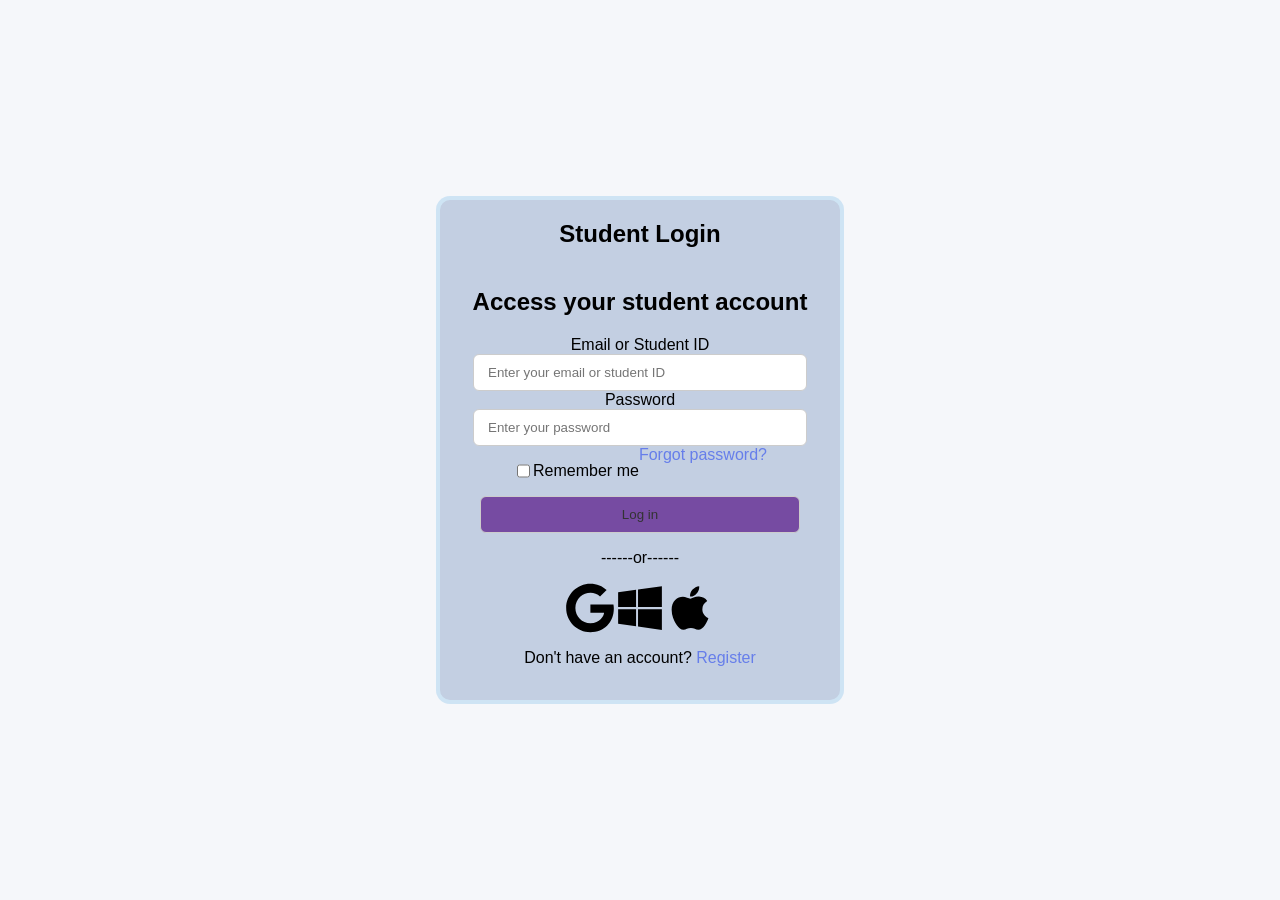
==== index.html @ e2d8ce83 "add base flex" ====
<!DOCTYPE html>
<html lang="en">

<head>
    <meta charset="UTF-8">
    <meta name="viewport" content="width=device-width, initial-scale=1.0">
    <link rel="stylesheet" href="reset.css">
    <link rel="stylesheet" href="styles.css">
    <link rel="preconnect" href="https://fonts.googleapis.com">
    <link rel="preconnect" href="https://fonts.gstatic.com" crossorigin>
    <link
        href="https://fonts.googleapis.com/css2?family=Poppins:ital,wght@0,100;0,200;0,300;0,400;0,500;0,600;0,700;0,800;0,900;1,100;1,200;1,300;1,400;1,500;1,600;1,700;1,800;1,900&display=swap"
        rel="stylesheet">
    <title>Document</title>
</head>

<body>
    <div class="div_login">
        <form action="/api/register" method="post">
            <section>
                <h1>Student Login</h1>
                <h2>Access your student account</h2>
            </section>
            <section>
                <fieldset>
                    <label>Email or Student ID</label>
                    <input type="text" placeholder="Enter your email or student ID">
                </fieldset>
                <fieldset>
                <label for="password">Password</label>
                <input type="password" id="password" name="password" placeholder="Enter your password">
                </fieldset>
                <span>
                    <label for="checkbox"></label>
                    <input type="checkbox" id="checkbox" name="checkbox">
                    <p>Remember me</p>
                    <a href="">Forgot password?</a>
                </span>
                <button type="submit">Log in</button>
            </section>
        </form>
        <section>
            <p>------or------</p>
            <span>
                <svg stroke="currentColor" fill="currentColor" stroke-width="0" viewBox="0 0 488 512" height="50px"
                    width="50px" xmlns="http://www.w3.org/2000/svg">
                    <path
                        d="M488 261.8C488 403.3 391.1 504 248 504 110.8 504 0 393.2 0 256S110.8 8 248 8c66.8 0 123 24.5 166.3 64.9l-67.5 64.9C258.5 52.6 94.3 116.6 94.3 256c0 86.5 69.1 156.6 153.7 156.6 98.2 0 135-70.4 140.8-106.9H248v-85.3h236.1c2.3 12.7 3.9 24.9 3.9 41.4z">
                    </path>
                </svg>
                <svg stroke="currentColor" fill="currentColor" stroke-width="0" viewBox="0 0 448 512" height="50px"
                    width="50px" xmlns="http://www.w3.org/2000/svg">
                    <path
                        d="M0 93.7l183.6-25.3v177.4H0V93.7zm0 324.6l183.6 25.3V268.4H0v149.9zm203.8 28L448 480V268.4H203.8v177.9zm0-380.6v180.1H448V32L203.8 65.7z">
                    </path>
                </svg>
                <svg stroke="currentColor" fill="currentColor" stroke-width="0" viewBox="0 0 384 512" height="50px"
                    width="50px" xmlns="http://www.w3.org/2000/svg">
                    <path
                        d="M318.7 268.7c-.2-36.7 16.4-64.4 50-84.8-18.8-26.9-47.2-41.7-84.7-44.6-35.5-2.8-74.3 20.7-88.5 20.7-15 0-49.4-19.7-76.4-19.7C63.3 141.2 4 184.8 4 273.5q0 39.3 14.4 81.2c12.8 36.7 59 126.7 107.2 125.2 25.2-.6 43-17.9 75.8-17.9 31.8 0 48.3 17.9 76.4 17.9 48.6-.7 90.4-82.5 102.6-119.3-65.2-30.7-61.7-90-61.7-91.9zm-56.6-164.2c27.3-32.4 24.8-61.9 24-72.5-24.1 1.4-52 16.4-67.9 34.9-17.5 19.8-27.8 44.3-25.6 71.9 26.1 2 49.9-11.4 69.5-34.3z">
                    </path>
                </svg>
            </span>
            <p>Don't have an account? <a href="register.html">Register</a></p>
        </section>

    </div>
</body>

</html>
---- styles.css ----
body {
    display: flex;
    justify-content: center;
    align-items: center;
    height: 100vh;
    margin: 0;
    background-color: #f5f7fa;

    font-family: Arial, Helvetica, sans-serif
}
div {
    display: flex;
    flex-direction: column;
    box-shadow: 0 0 0 4px rgba(52, 152, 219, 0.2);
    background-color: #c3cfe2;
}

.div_register {
    width: 400px;
    height: 700px;
    border-radius: 10px;
}

.div_login {
    width: 400px;
    height: 500px;
    border-radius: 10px;
}

h1 {
    display: flex;
    justify-content: center;

}

h2 {
    display: flex;
    justify-content: center;
}

.top_sectiom {
    display: flex;
    justify-content: center;
    align-items: center;
}

h3 {
    display: flex;
    justify-content: center;
}

a:not([class]) {
    color: #667eea;
}

a {
    text-decoration:none;
    color: #667eea;
}

a:hover {
    text-decoration:underline;
    color: #667eea;
}

fieldset {
    display: flex;
    flex-direction: column;
    justify-content: center;
    align-items: center;
    width: 95%;
}

span {
    display: flex;
    flex-direction: row;
}

svg { 
    max-width: 100%;
}

input[type="text"],
input[type="email"],
input[type="password"] {
    width: 80%;
    padding: 10px 14px;
    border: 1px solid #ccc;
    border-radius: 6px;
    background: #fff;
    color: #333;
}

button[type="submit"] {
    width: 80%;
    padding: 10px 14px;
    border: 1px solid #ccc;
    border-radius: 6px;
    background: #764ba2;
    color: #333;
}
input:focus {
  border-color: #3498db;
  outline: none;
}

button:hover {
    box-shadow: 0 0 0 3px rgba(52, 152, 219, 0.2);
}

select {
    width: 80%;
    padding: 10px 14px;
    border: 1px solid #ccc;
    border-radius: 6px;
    background: #f5f7fa;
    color: #333;
}

section {
    display: flex;
    flex-direction: column;
    justify-content: center;
    align-items: center;
}

svg {
    max-width: 100%;
}

fieldset {
  border: none;
  padding: 0;
  margin: 0;
}
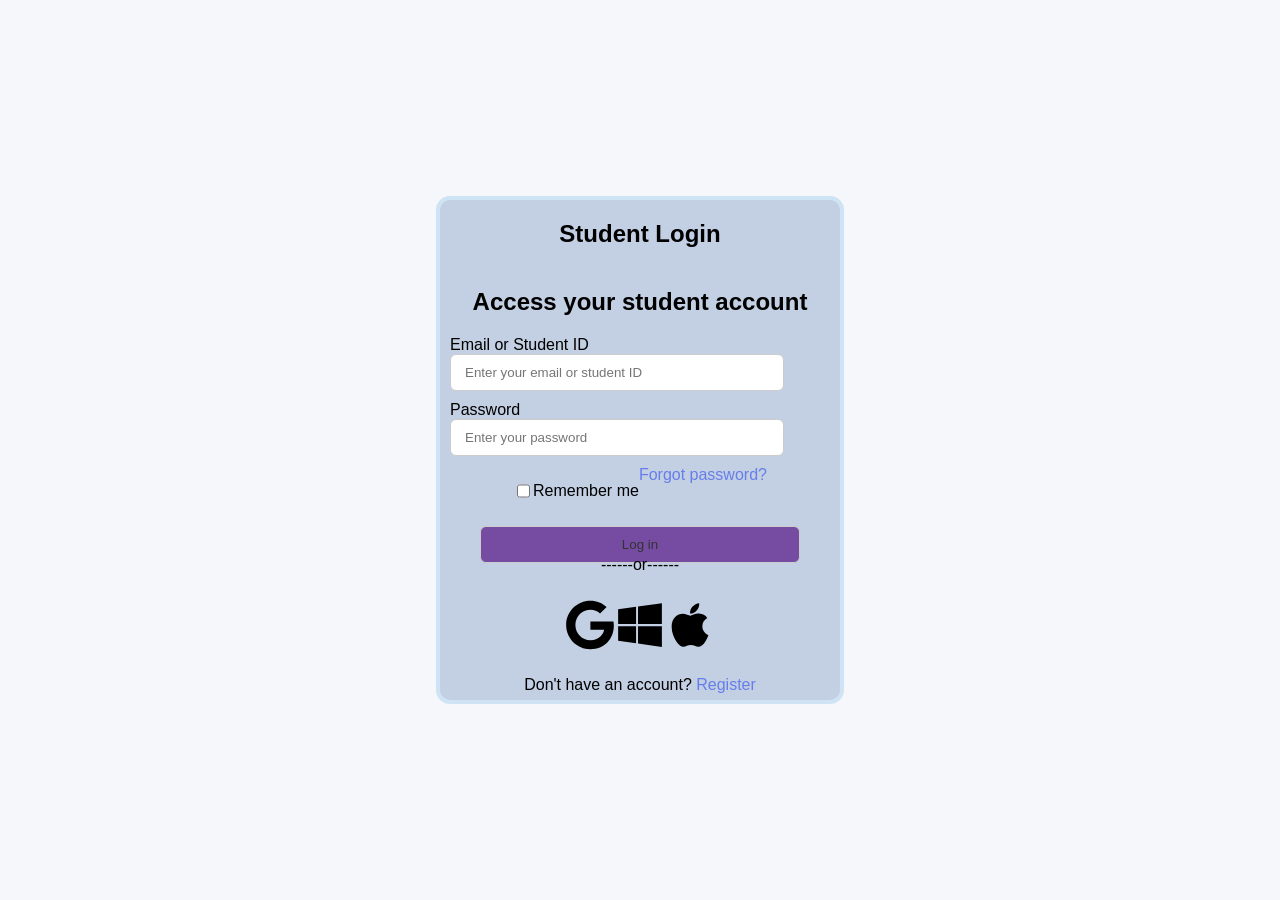
==== commit 2979299a: "add basic grid" ====
--- a/index.html
+++ b/index.html
@@ -11,35 +11,37 @@
     <link
         href="https://fonts.googleapis.com/css2?family=Poppins:ital,wght@0,100;0,200;0,300;0,400;0,500;0,600;0,700;0,800;0,900;1,100;1,200;1,300;1,400;1,500;1,600;1,700;1,800;1,900&display=swap"
         rel="stylesheet">
-    <title>Document</title>
+    <title>Login</title>
 </head>
 
 <body>
     <div class="div_login">
         <form action="/api/register" method="post">
-            <section>
-                <h1>Student Login</h1>
-                <h2>Access your student account</h2>
+            <section type="title" class="login_top_sec">
+                <fieldset>
+                    <h1>Student Login</h1>
+                    <h2>Access your student account</h2>
+                </fieldset>
             </section>
-            <section>
+            <section class="login_main_sec">
                 <fieldset>
                     <label>Email or Student ID</label>
                     <input type="text" placeholder="Enter your email or student ID">
                 </fieldset>
                 <fieldset>
-                <label for="password">Password</label>
-                <input type="password" id="password" name="password" placeholder="Enter your password">
+                    <label for="password">Password</label>
+                    <input type="password" id="password" name="password" placeholder="Enter your password">
                 </fieldset>
                 <span>
                     <label for="checkbox"></label>
                     <input type="checkbox" id="checkbox" name="checkbox">
-                    <p>Remember me</p>
+                    <p> Remember me </p>
                     <a href="">Forgot password?</a>
                 </span>
                 <button type="submit">Log in</button>
             </section>
         </form>
-        <section>
+        <section class="login_bottom_sec">
             <p>------or------</p>
             <span>
                 <svg stroke="currentColor" fill="currentColor" stroke-width="0" viewBox="0 0 488 512" height="50px"
--- a/styles.css
+++ b/styles.css
@@ -11,14 +11,25 @@
 div {
     display: flex;
     flex-direction: column;
+
     box-shadow: 0 0 0 4px rgba(52, 152, 219, 0.2);
     background-color: #c3cfe2;
+
+    display: grid;
+    grid-template-rows: 15% 60% 20%;
 }
 
 .div_register {
     width: 400px;
     height: 700px;
     border-radius: 10px;
+
+    display: grid;
+    grid-template-rows: 20% 80%;
+
+}
+section[type="title"]{
+    gap: 0px ;
 }
 
 .div_login {
@@ -30,7 +41,6 @@
 h1 {
     display: flex;
     justify-content: center;
-
 }
 
 h2 {
@@ -42,11 +52,6 @@
     display: flex;
     justify-content: center;
     align-items: center;
-}
-
-h3 {
-    display: flex;
-    justify-content: center;
 }
 
 a:not([class]) {
@@ -66,8 +71,6 @@
 fieldset {
     display: flex;
     flex-direction: column;
-    justify-content: center;
-    align-items: center;
     width: 95%;
 }
 
@@ -99,6 +102,7 @@
     background: #764ba2;
     color: #333;
 }
+
 input:focus {
   border-color: #3498db;
   outline: none;
@@ -122,6 +126,7 @@
     flex-direction: column;
     justify-content: center;
     align-items: center;
+    gap: 10px;
 }
 
 svg {
@@ -131,5 +136,24 @@
 fieldset {
   border: none;
   padding: 0;
-  margin: 0;
+  margin: 0 ;
+}
+
+.reg_top_sec {
+    grid-row:1;
+}
+.reg_main_sec {
+    grid-row:2 ;
+}
+
+.login_top_sec {
+    grid-row: 1;
+}
+
+.login_main_sec {
+    grid-row: 2;
+}
+
+.login_bottom_sec {
+    grid-row: 3;
 }
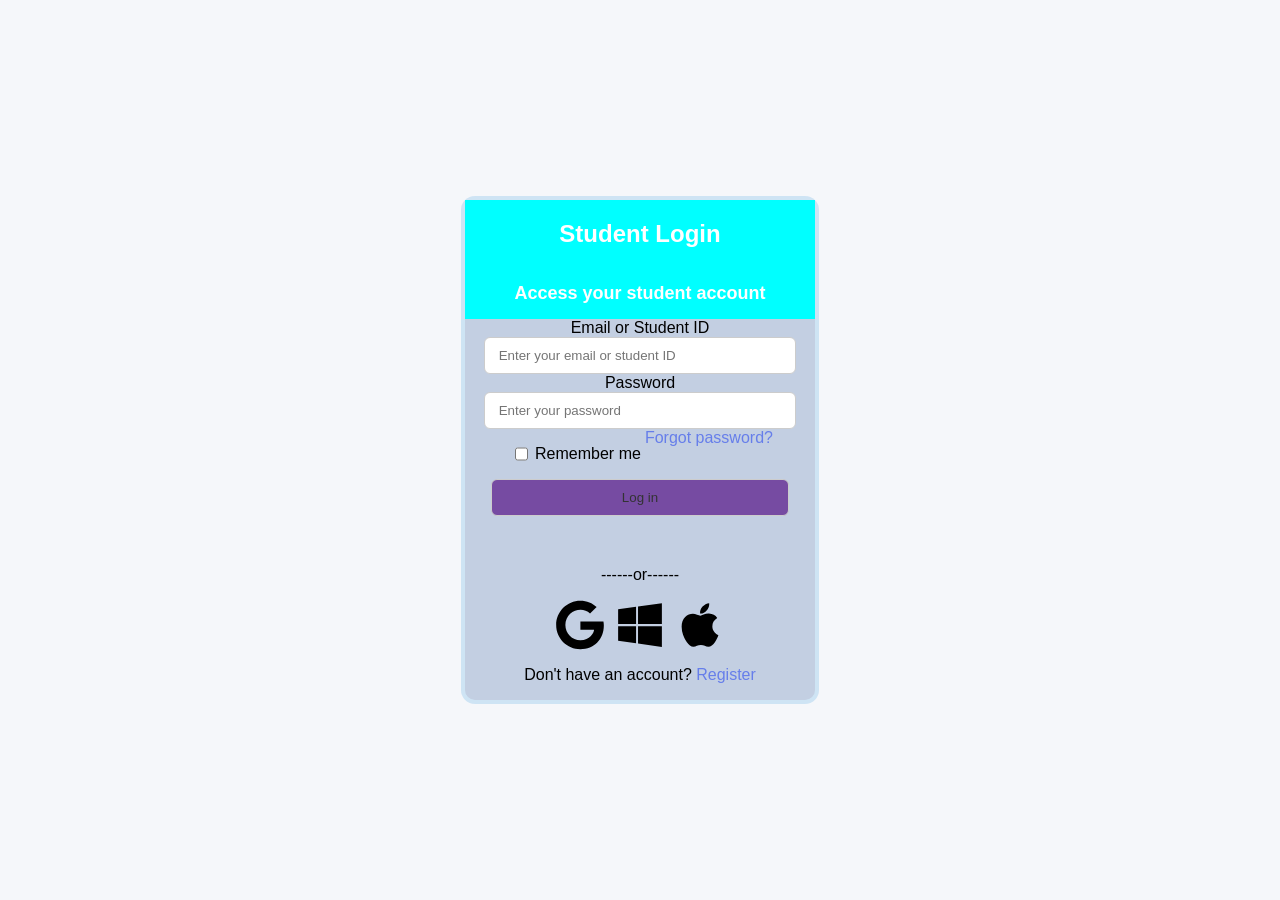
==== commit c1d559f6: "one more stupid commit" ====
--- a/index.html
+++ b/index.html
@@ -43,7 +43,7 @@
         </form>
         <section class="login_bottom_sec">
             <p>------or------</p>
-            <span>
+            <span class="icon_span">
                 <svg stroke="currentColor" fill="currentColor" stroke-width="0" viewBox="0 0 488 512" height="50px"
                     width="50px" xmlns="http://www.w3.org/2000/svg">
                     <path
--- a/styles.css
+++ b/styles.css
@@ -20,12 +20,12 @@
 }
 
 .div_register {
-    width: 400px;
+    width: 350px;
     height: 700px;
     border-radius: 10px;
 
     display: grid;
-    grid-template-rows: 20% 80%;
+    grid-template-rows: 15% 85%;
 
 }
 section[type="title"]{
@@ -33,7 +33,7 @@
 }
 
 .div_login {
-    width: 400px;
+    width: 350px;
     height: 500px;
     border-radius: 10px;
 }
@@ -41,17 +41,14 @@
 h1 {
     display: flex;
     justify-content: center;
+    color: white;
 }
 
 h2 {
     display: flex;
     justify-content: center;
-}
-
-.top_sectiom {
-    display: flex;
-    justify-content: center;
-    align-items: center;
+    font-size: 18px;
+    color:white;
 }
 
 a:not([class]) {
@@ -68,16 +65,12 @@
     color: #667eea;
 }
 
-fieldset {
-    display: flex;
-    flex-direction: column;
-    width: 95%;
-}
-
 span {
     display: flex;
     flex-direction: row;
+    gap: 4px;
 }
+
 
 svg { 
     max-width: 100%;
@@ -86,7 +79,7 @@
 input[type="text"],
 input[type="email"],
 input[type="password"] {
-    width: 80%;
+    width: 85%;
     padding: 10px 14px;
     border: 1px solid #ccc;
     border-radius: 6px;
@@ -95,7 +88,7 @@
 }
 
 button[type="submit"] {
-    width: 80%;
+    width: 85%;
     padding: 10px 14px;
     border: 1px solid #ccc;
     border-radius: 6px;
@@ -113,7 +106,7 @@
 }
 
 select {
-    width: 80%;
+    width: 85%;
     padding: 10px 14px;
     border: 1px solid #ccc;
     border-radius: 6px;
@@ -126,21 +119,34 @@
     flex-direction: column;
     justify-content: center;
     align-items: center;
-    gap: 10px;
+}
+
+section[type="title"] {
+    background-color: aqua;
 }
 
 svg {
     max-width: 100%;
 }
+.icon_span { 
+    gap: 10px;
+}
 
 fieldset {
-  border: none;
-  padding: 0;
-  margin: 0 ;
+    border: none;
+    padding: 0;
+    margin: 0 ;
+    display: flex;
+    flex-direction: column;
+    align-items: center;
+    width: 95%;
 }
 
 .reg_top_sec {
     grid-row:1;
+    display: flex;
+    justify-content: center;
+    align-items: center;
 }
 .reg_main_sec {
     grid-row:2 ;
@@ -148,6 +154,9 @@
 
 .login_top_sec {
     grid-row: 1;
+    display: flex;
+    justify-content: center;
+    align-items: center;
 }
 
 .login_main_sec {
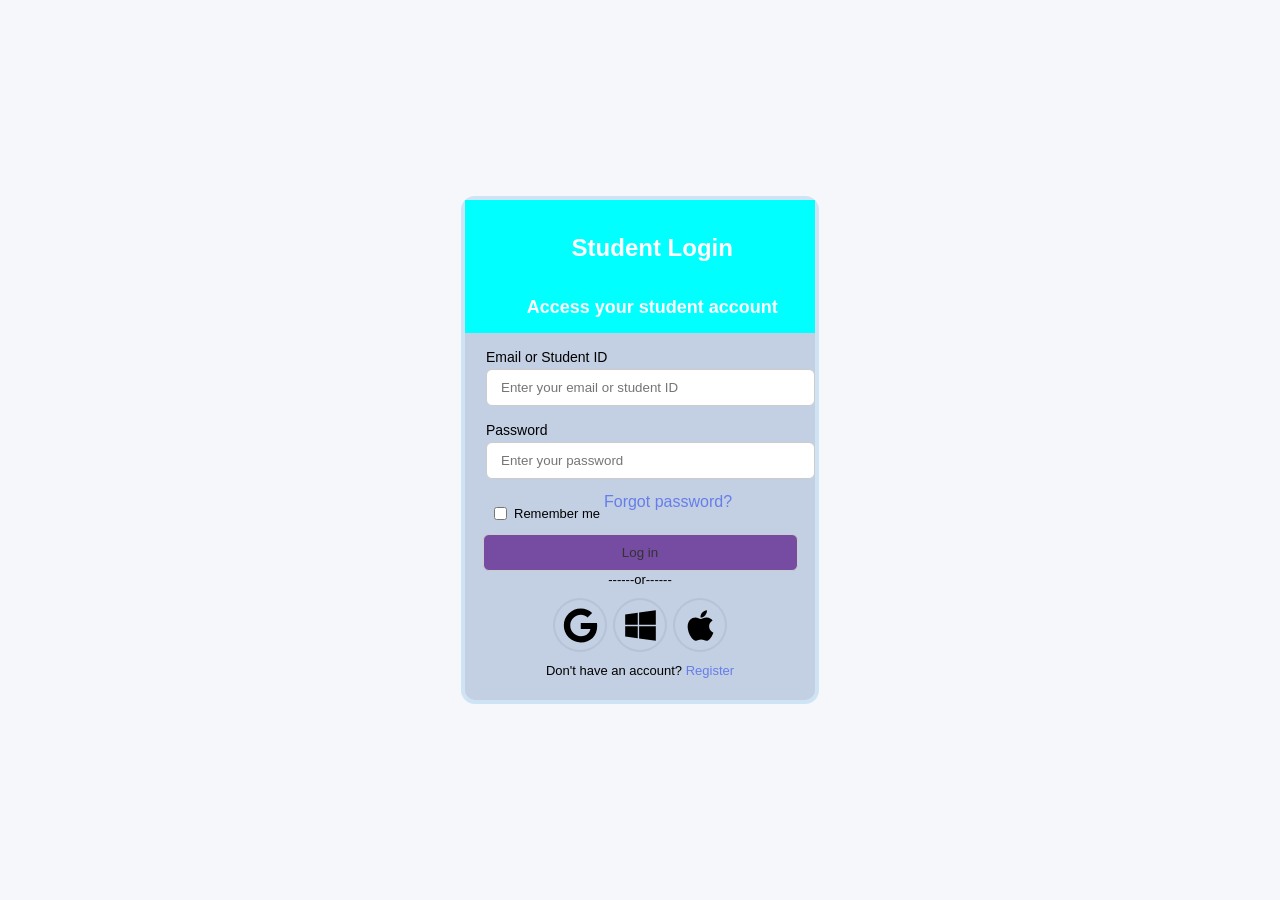
==== commit 565f1daf: "some size fixes" ====
--- a/index.html
+++ b/index.html
@@ -18,7 +18,7 @@
     <div class="div_login">
         <form action="/api/register" method="post">
             <section type="title" class="login_top_sec">
-                <fieldset>
+                <fieldset type="center_content">
                     <h1>Student Login</h1>
                     <h2>Access your student account</h2>
                 </fieldset>
@@ -32,36 +32,44 @@
                     <label for="password">Password</label>
                     <input type="password" id="password" name="password" placeholder="Enter your password">
                 </fieldset>
-                <span>
-                    <label for="checkbox"></label>
-                    <input type="checkbox" id="checkbox" name="checkbox">
-                    <p> Remember me </p>
-                    <a href="">Forgot password?</a>
-                </span>
+                <fieldset>
+                    <span>
+                        <label for="checkbox"></label>
+                        <input type="checkbox" id="checkbox" name="checkbox">
+                        <p> Remember me </p>
+                        <a href="">Forgot password?</a>
+                    </span>
+                </fieldset>
                 <button type="submit">Log in</button>
             </section>
         </form>
         <section class="login_bottom_sec">
             <p>------or------</p>
             <span class="icon_span">
-                <svg stroke="currentColor" fill="currentColor" stroke-width="0" viewBox="0 0 488 512" height="50px"
-                    width="50px" xmlns="http://www.w3.org/2000/svg">
-                    <path
-                        d="M488 261.8C488 403.3 391.1 504 248 504 110.8 504 0 393.2 0 256S110.8 8 248 8c66.8 0 123 24.5 166.3 64.9l-67.5 64.9C258.5 52.6 94.3 116.6 94.3 256c0 86.5 69.1 156.6 153.7 156.6 98.2 0 135-70.4 140.8-106.9H248v-85.3h236.1c2.3 12.7 3.9 24.9 3.9 41.4z">
-                    </path>
-                </svg>
-                <svg stroke="currentColor" fill="currentColor" stroke-width="0" viewBox="0 0 448 512" height="50px"
-                    width="50px" xmlns="http://www.w3.org/2000/svg">
-                    <path
-                        d="M0 93.7l183.6-25.3v177.4H0V93.7zm0 324.6l183.6 25.3V268.4H0v149.9zm203.8 28L448 480V268.4H203.8v177.9zm0-380.6v180.1H448V32L203.8 65.7z">
-                    </path>
-                </svg>
-                <svg stroke="currentColor" fill="currentColor" stroke-width="0" viewBox="0 0 384 512" height="50px"
-                    width="50px" xmlns="http://www.w3.org/2000/svg">
-                    <path
-                        d="M318.7 268.7c-.2-36.7 16.4-64.4 50-84.8-18.8-26.9-47.2-41.7-84.7-44.6-35.5-2.8-74.3 20.7-88.5 20.7-15 0-49.4-19.7-76.4-19.7C63.3 141.2 4 184.8 4 273.5q0 39.3 14.4 81.2c12.8 36.7 59 126.7 107.2 125.2 25.2-.6 43-17.9 75.8-17.9 31.8 0 48.3 17.9 76.4 17.9 48.6-.7 90.4-82.5 102.6-119.3-65.2-30.7-61.7-90-61.7-91.9zm-56.6-164.2c27.3-32.4 24.8-61.9 24-72.5-24.1 1.4-52 16.4-67.9 34.9-17.5 19.8-27.8 44.3-25.6 71.9 26.1 2 49.9-11.4 69.5-34.3z">
-                    </path>
-                </svg>
+                <div type="icon">
+                    <svg stroke="currentColor" fill="currentColor" stroke-width="0" viewBox="0 0 488 512" height="35px"
+                        width="35px" xmlns="http://www.w3.org/2000/svg">
+                        <path
+                            d="M488 261.8C488 403.3 391.1 504 248 504 110.8 504 0 393.2 0 256S110.8 8 248 8c66.8 0 123 24.5 166.3 64.9l-67.5 64.9C258.5 52.6 94.3 116.6 94.3 256c0 86.5 69.1 156.6 153.7 156.6 98.2 0 135-70.4 140.8-106.9H248v-85.3h236.1c2.3 12.7 3.9 24.9 3.9 41.4z">
+                        </path>
+                    </svg>
+                </div>
+                <div type="icon">
+                    <svg stroke="currentColor" fill="currentColor" stroke-width="0" viewBox="0 0 448 512" height="35px"
+                        width="35px" xmlns="http://www.w3.org/2000/svg">
+                        <path
+                            d="M0 93.7l183.6-25.3v177.4H0V93.7zm0 324.6l183.6 25.3V268.4H0v149.9zm203.8 28L448 480V268.4H203.8v177.9zm0-380.6v180.1H448V32L203.8 65.7z">
+                        </path>
+                    </svg>
+                </div>
+                <div type="icon">
+                    <svg stroke="currentColor" fill="currentColor" stroke-width="0" viewBox="0 0 384 512" height="35px"
+                        width="35px" xmlns="http://www.w3.org/2000/svg">
+                        <path
+                            d="M318.7 268.7c-.2-36.7 16.4-64.4 50-84.8-18.8-26.9-47.2-41.7-84.7-44.6-35.5-2.8-74.3 20.7-88.5 20.7-15 0-49.4-19.7-76.4-19.7C63.3 141.2 4 184.8 4 273.5q0 39.3 14.4 81.2c12.8 36.7 59 126.7 107.2 125.2 25.2-.6 43-17.9 75.8-17.9 31.8 0 48.3 17.9 76.4 17.9 48.6-.7 90.4-82.5 102.6-119.3-65.2-30.7-61.7-90-61.7-91.9zm-56.6-164.2c27.3-32.4 24.8-61.9 24-72.5-24.1 1.4-52 16.4-67.9 34.9-17.5 19.8-27.8 44.3-25.6 71.9 26.1 2 49.9-11.4 69.5-34.3z">
+                        </path>
+                    </svg>
+                </div>
             </span>
             <p>Don't have an account? <a href="register.html">Register</a></p>
         </section>
--- a/styles.css
+++ b/styles.css
@@ -18,6 +18,18 @@
     display: grid;
     grid-template-rows: 15% 60% 20%;
 }
+div [type="icon"] {
+    display: flex;
+    align-items: center;
+    justify-content: center;
+
+    border-radius: 100%;
+    box-shadow: 0 0 0 2px rgba(74, 85, 104, 0.1);
+    background-color: #c3cfe2;
+    height: 50px;
+    width: 50px;
+    border-color: black;
+}
 
 .div_register {
     width: 350px;
@@ -28,9 +40,7 @@
     grid-template-rows: 15% 85%;
 
 }
-section[type="title"]{
-    gap: 0px ;
-}
+
 
 .div_login {
     width: 350px;
@@ -39,20 +49,21 @@
 }
 
 h1 {
-    display: flex;
-    justify-content: center;
+
     color: white;
 }
 
 h2 {
-    display: flex;
-    justify-content: center;
     font-size: 18px;
     color:white;
 }
 
 a:not([class]) {
     color: #667eea;
+}
+
+p {
+    font-size: 13px;
 }
 
 a {
@@ -69,17 +80,15 @@
     display: flex;
     flex-direction: row;
     gap: 4px;
-}
 
-
-svg { 
-    max-width: 100%;
+    margin-top: ;
+    margin-bottom: ;
 }
 
 input[type="text"],
 input[type="email"],
 input[type="password"] {
-    width: 85%;
+    width: 90%;
     padding: 10px 14px;
     border: 1px solid #ccc;
     border-radius: 6px;
@@ -88,7 +97,7 @@
 }
 
 button[type="submit"] {
-    width: 85%;
+    width: 90%;
     padding: 10px 14px;
     border: 1px solid #ccc;
     border-radius: 6px;
@@ -106,7 +115,7 @@
 }
 
 select {
-    width: 85%;
+    width: 90%;
     padding: 10px 14px;
     border: 1px solid #ccc;
     border-radius: 6px;
@@ -119,12 +128,25 @@
     flex-direction: column;
     justify-content: center;
     align-items: center;
+    /* color: #4a5568; */
+}
+
+section[type="title"]{
+    gap: 0px ;
+    margin-top: 0px;
+    justify-content: center;
+    align-self: center;
 }
 
 section[type="title"] {
     background-color: aqua;
 }
 
+label {
+    margin-top: 2px;
+    margin-bottom: 4px;
+    font-size: 14px;
+}
 svg {
     max-width: 100%;
 }
@@ -138,8 +160,13 @@
     margin: 0 ;
     display: flex;
     flex-direction: column;
+    width: 95%;
+    margin-top:4% ;
+    margin-left: 7%;
+}
+fieldset[type="center_content"] {
+    justify-content: center;
     align-items: center;
-    width: 95%;
 }
 
 .reg_top_sec {
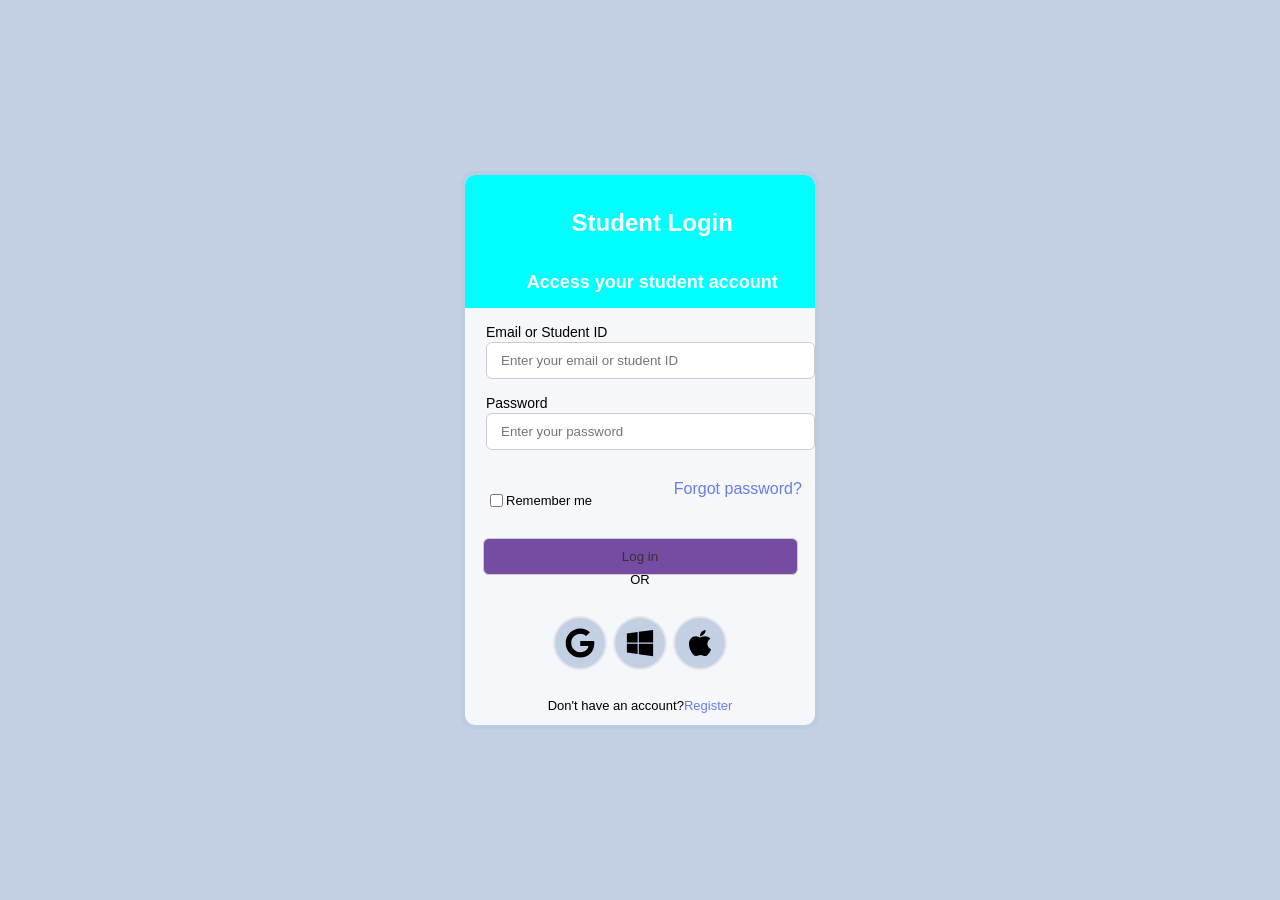
==== commit 49ad2b38: "some visual fix" ====
--- a/index.html
+++ b/index.html
@@ -34,9 +34,11 @@
                 </fieldset>
                 <fieldset>
                     <span>
-                        <label for="checkbox"></label>
-                        <input type="checkbox" id="checkbox" name="checkbox">
-                        <p> Remember me </p>
+                        <span type="for_checkbox">
+                            <label for="checkbox"></label>
+                            <input type="checkbox" id="checkbox" name="checkbox">
+                            <p>Remember me</p>
+                        </span>
                         <a href="">Forgot password?</a>
                     </span>
                 </fieldset>
@@ -44,34 +46,36 @@
             </section>
         </form>
         <section class="login_bottom_sec">
-            <p>------or------</p>
+            <span type="for_checkbox">
+                <p>OR</p>
+            </span>
             <span class="icon_span">
                 <div type="icon">
-                    <svg stroke="currentColor" fill="currentColor" stroke-width="0" viewBox="0 0 488 512" height="35px"
-                        width="35px" xmlns="http://www.w3.org/2000/svg">
+                    <svg stroke="currentColor" fill="currentColor" stroke-width="0" viewBox="0 0 488 512" height="30px"
+                        width="30px" xmlns="http://www.w3.org/2000/svg">
                         <path
                             d="M488 261.8C488 403.3 391.1 504 248 504 110.8 504 0 393.2 0 256S110.8 8 248 8c66.8 0 123 24.5 166.3 64.9l-67.5 64.9C258.5 52.6 94.3 116.6 94.3 256c0 86.5 69.1 156.6 153.7 156.6 98.2 0 135-70.4 140.8-106.9H248v-85.3h236.1c2.3 12.7 3.9 24.9 3.9 41.4z">
                         </path>
                     </svg>
                 </div>
                 <div type="icon">
-                    <svg stroke="currentColor" fill="currentColor" stroke-width="0" viewBox="0 0 448 512" height="35px"
-                        width="35px" xmlns="http://www.w3.org/2000/svg">
+                    <svg stroke="currentColor" fill="currentColor" stroke-width="0" viewBox="0 0 448 512" height="30px"
+                        width="30px" xmlns="http://www.w3.org/2000/svg">
                         <path
                             d="M0 93.7l183.6-25.3v177.4H0V93.7zm0 324.6l183.6 25.3V268.4H0v149.9zm203.8 28L448 480V268.4H203.8v177.9zm0-380.6v180.1H448V32L203.8 65.7z">
                         </path>
                     </svg>
                 </div>
                 <div type="icon">
-                    <svg stroke="currentColor" fill="currentColor" stroke-width="0" viewBox="0 0 384 512" height="35px"
-                        width="35px" xmlns="http://www.w3.org/2000/svg">
+                    <svg stroke="currentColor" fill="currentColor" stroke-width="0" viewBox="0 0 384 512" height="30px"
+                        width="30px" xmlns="http://www.w3.org/2000/svg">
                         <path
                             d="M318.7 268.7c-.2-36.7 16.4-64.4 50-84.8-18.8-26.9-47.2-41.7-84.7-44.6-35.5-2.8-74.3 20.7-88.5 20.7-15 0-49.4-19.7-76.4-19.7C63.3 141.2 4 184.8 4 273.5q0 39.3 14.4 81.2c12.8 36.7 59 126.7 107.2 125.2 25.2-.6 43-17.9 75.8-17.9 31.8 0 48.3 17.9 76.4 17.9 48.6-.7 90.4-82.5 102.6-119.3-65.2-30.7-61.7-90-61.7-91.9zm-56.6-164.2c27.3-32.4 24.8-61.9 24-72.5-24.1 1.4-52 16.4-67.9 34.9-17.5 19.8-27.8 44.3-25.6 71.9 26.1 2 49.9-11.4 69.5-34.3z">
                         </path>
                     </svg>
                 </div>
             </span>
-            <p>Don't have an account? <a href="register.html">Register</a></p>
+            <p>Don't have an account?<a href="register.html">Register</a></p>
         </section>
 
     </div>
--- a/styles.css
+++ b/styles.css
@@ -4,16 +4,16 @@
     align-items: center;
     height: 100vh;
     margin: 0;
+    background-color: #c3cfe2;
+
+    font-family: Arial, Helvetica, sans-serif
+}
+div {
+    display: flex;
+    flex-direction: column;
+
+    box-shadow: 0 0 0 4px rgba(52, 152, 219, 0.05);
     background-color: #f5f7fa;
-
-    font-family: Arial, Helvetica, sans-serif
-}
-div {
-    display: flex;
-    flex-direction: column;
-
-    box-shadow: 0 0 0 4px rgba(52, 152, 219, 0.2);
-    background-color: #c3cfe2;
 
     display: grid;
     grid-template-rows: 15% 60% 20%;
@@ -22,7 +22,6 @@
     display: flex;
     align-items: center;
     justify-content: center;
-
     border-radius: 100%;
     box-shadow: 0 0 0 2px rgba(74, 85, 104, 0.1);
     background-color: #c3cfe2;
@@ -38,13 +37,12 @@
 
     display: grid;
     grid-template-rows: 15% 85%;
-
 }
 
 
 .div_login {
     width: 350px;
-    height: 500px;
+    height: 550px;
     border-radius: 10px;
 }
 
@@ -59,6 +57,7 @@
 }
 
 a:not([class]) {
+    font: 15px;
     color: #667eea;
 }
 
@@ -79,10 +78,15 @@
 span {
     display: flex;
     flex-direction: row;
-    gap: 4px;
-
-    margin-top: ;
-    margin-bottom: ;
+    justify-content: space-between;
+
+    max-width: 95%;
+    margin-top: 5%;
+    margin-bottom: 5%;
+}
+span[type="for_checkbox"] {
+    gap: 0;
+    margin: 0;
 }
 
 input[type="text"],
@@ -128,7 +132,6 @@
     flex-direction: column;
     justify-content: center;
     align-items: center;
-    /* color: #4a5568; */
 }
 
 section[type="title"]{
@@ -136,6 +139,9 @@
     margin-top: 0px;
     justify-content: center;
     align-self: center;
+
+    border-top-left-radius: 10px;
+    border-top-right-radius: 10px;
 }
 
 section[type="title"] {
@@ -144,14 +150,14 @@
 
 label {
     margin-top: 2px;
-    margin-bottom: 4px;
+    margin-bottom: 2px;
     font-size: 14px;
 }
 svg {
     max-width: 100%;
 }
 .icon_span { 
-    gap: 10px;
+    column-gap: 10px;
 }
 
 fieldset {
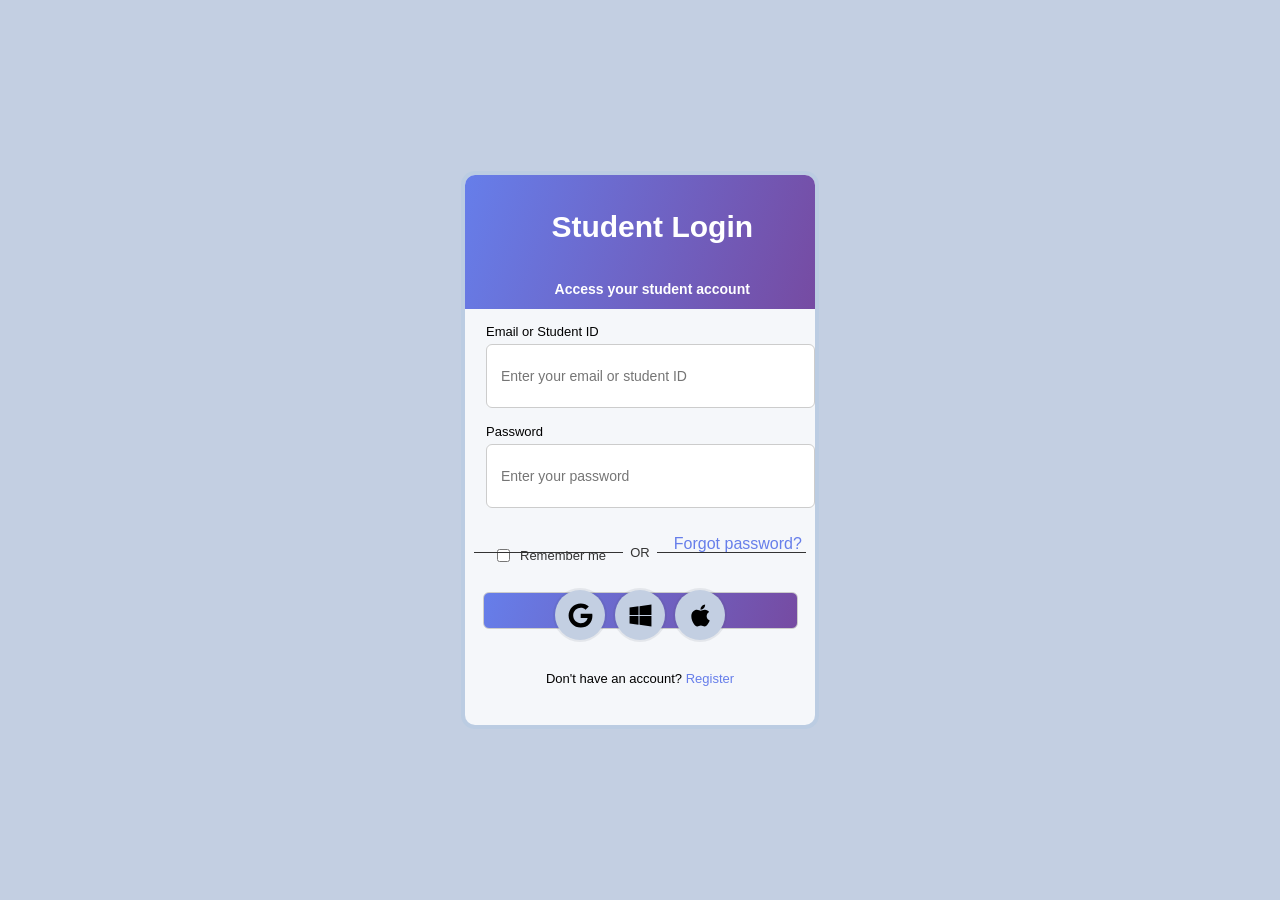
==== commit 93e7bd63: "i steal fade" ====
--- a/index.html
+++ b/index.html
@@ -25,8 +25,8 @@
             </section>
             <section class="login_main_sec">
                 <fieldset>
-                    <label>Email or Student ID</label>
-                    <input type="text" placeholder="Enter your email or student ID">
+                    <label for="email">Email or Student ID</label>
+                    <input type="text" id="email" name="email" placeholder="Enter your email or student ID">
                 </fieldset>
                 <fieldset>
                     <label for="password">Password</label>
@@ -47,35 +47,37 @@
         </form>
         <section class="login_bottom_sec">
             <span type="for_checkbox">
+                <div type="line"></div>
                 <p>OR</p>
+                <div type="line"></div>
             </span>
             <span class="icon_span">
                 <div type="icon">
-                    <svg stroke="currentColor" fill="currentColor" stroke-width="0" viewBox="0 0 488 512" height="30px"
-                        width="30px" xmlns="http://www.w3.org/2000/svg">
+                    <svg stroke="currentColor" fill="currentColor" stroke-width="0" viewBox="0 0 488 512" height="25px"
+                        width="25px" xmlns="http://www.w3.org/2000/svg">
                         <path
                             d="M488 261.8C488 403.3 391.1 504 248 504 110.8 504 0 393.2 0 256S110.8 8 248 8c66.8 0 123 24.5 166.3 64.9l-67.5 64.9C258.5 52.6 94.3 116.6 94.3 256c0 86.5 69.1 156.6 153.7 156.6 98.2 0 135-70.4 140.8-106.9H248v-85.3h236.1c2.3 12.7 3.9 24.9 3.9 41.4z">
                         </path>
                     </svg>
                 </div>
                 <div type="icon">
-                    <svg stroke="currentColor" fill="currentColor" stroke-width="0" viewBox="0 0 448 512" height="30px"
-                        width="30px" xmlns="http://www.w3.org/2000/svg">
+                    <svg stroke="currentColor" fill="currentColor" stroke-width="0" viewBox="0 0 448 512" height="25px"
+                        width="25px" xmlns="http://www.w3.org/2000/svg">
                         <path
                             d="M0 93.7l183.6-25.3v177.4H0V93.7zm0 324.6l183.6 25.3V268.4H0v149.9zm203.8 28L448 480V268.4H203.8v177.9zm0-380.6v180.1H448V32L203.8 65.7z">
                         </path>
                     </svg>
                 </div>
                 <div type="icon">
-                    <svg stroke="currentColor" fill="currentColor" stroke-width="0" viewBox="0 0 384 512" height="30px"
-                        width="30px" xmlns="http://www.w3.org/2000/svg">
+                    <svg stroke="currentColor" fill="currentColor" stroke-width="0" viewBox="0 0 384 512" height="25px"
+                        width="25px" xmlns="http://www.w3.org/2000/svg">
                         <path
                             d="M318.7 268.7c-.2-36.7 16.4-64.4 50-84.8-18.8-26.9-47.2-41.7-84.7-44.6-35.5-2.8-74.3 20.7-88.5 20.7-15 0-49.4-19.7-76.4-19.7C63.3 141.2 4 184.8 4 273.5q0 39.3 14.4 81.2c12.8 36.7 59 126.7 107.2 125.2 25.2-.6 43-17.9 75.8-17.9 31.8 0 48.3 17.9 76.4 17.9 48.6-.7 90.4-82.5 102.6-119.3-65.2-30.7-61.7-90-61.7-91.9zm-56.6-164.2c27.3-32.4 24.8-61.9 24-72.5-24.1 1.4-52 16.4-67.9 34.9-17.5 19.8-27.8 44.3-25.6 71.9 26.1 2 49.9-11.4 69.5-34.3z">
                         </path>
                     </svg>
                 </div>
             </span>
-            <p>Don't have an account?<a href="register.html">Register</a></p>
+            <p>Don't have an account? <a href="register.html">Register</a></p>
         </section>
 
     </div>
--- a/styles.css
+++ b/styles.css
@@ -6,7 +6,7 @@
     margin: 0;
     background-color: #c3cfe2;
 
-    font-family: Arial, Helvetica, sans-serif
+    font-family: Poppins, Arial, sans-serif
 }
 div {
     display: flex;
@@ -15,8 +15,6 @@
     box-shadow: 0 0 0 4px rgba(52, 152, 219, 0.05);
     background-color: #f5f7fa;
 
-    display: grid;
-    grid-template-rows: 15% 60% 20%;
 }
 div [type="icon"] {
     display: flex;
@@ -44,18 +42,28 @@
     width: 350px;
     height: 550px;
     border-radius: 10px;
+
+    display: grid;
+    grid-template-rows: 15% 60% 10%;
+}
+div[type="line"] {
+    box-shadow: none;
+    background-color: #333;
+    height: 1px;
+    width: 150px;
 }
 
 h1 {
-
+    font-size: 30px;
     color: white;
+    margin-bottom: ;
 }
 
 h2 {
-    font-size: 18px;
+    font-size: 14px;
     color:white;
-}
-
+    margin-bottom: ;
+}
 a:not([class]) {
     font: 15px;
     color: #667eea;
@@ -79,24 +87,31 @@
     display: flex;
     flex-direction: row;
     justify-content: space-between;
+    gap: 6px;
 
     max-width: 95%;
     margin-top: 5%;
     margin-bottom: 5%;
 }
 span[type="for_checkbox"] {
-    gap: 0;
+    gap: 7px;
     margin: 0;
+    display: flex;
+    align-items: center;
+    justify-content: center;
+    color: #333;
 }
 
 input[type="text"],
 input[type="email"],
 input[type="password"] {
+    height: 42px;
     width: 90%;
     padding: 10px 14px;
     border: 1px solid #ccc;
     border-radius: 6px;
     background: #fff;
+    font-size: 14px;
     color: #333;
 }
 
@@ -105,8 +120,8 @@
     padding: 10px 14px;
     border: 1px solid #ccc;
     border-radius: 6px;
-    background: #764ba2;
-    color: #333;
+    background: linear-gradient(0.3turn, #667eea, #764ba2);;
+    color: #fff;
 }
 
 input:focus {
@@ -125,6 +140,8 @@
     border-radius: 6px;
     background: #f5f7fa;
     color: #333;
+    height: 42px;
+
 }
 
 section {
@@ -139,19 +156,19 @@
     margin-top: 0px;
     justify-content: center;
     align-self: center;
+    background:linear-gradient(0.3turn, #667eea, #764ba2);
+    font-size: 0.8em;
+    color: #fff;
 
     border-top-left-radius: 10px;
     border-top-right-radius: 10px;
-}
-
-section[type="title"] {
-    background-color: aqua;
+
 }
 
 label {
-    margin-top: 2px;
-    margin-bottom: 2px;
-    font-size: 14px;
+    margin-top: 5px;
+    margin-bottom: 5px;
+    font-size: 13px;
 }
 svg {
     max-width: 100%;
@@ -163,11 +180,11 @@
 fieldset {
     border: none;
     padding: 0;
-    margin: 0 ;
+    margin: 0;
     display: flex;
     flex-direction: column;
     width: 95%;
-    margin-top:4% ;
+    margin-top: 3%;
     margin-left: 7%;
 }
 fieldset[type="center_content"] {
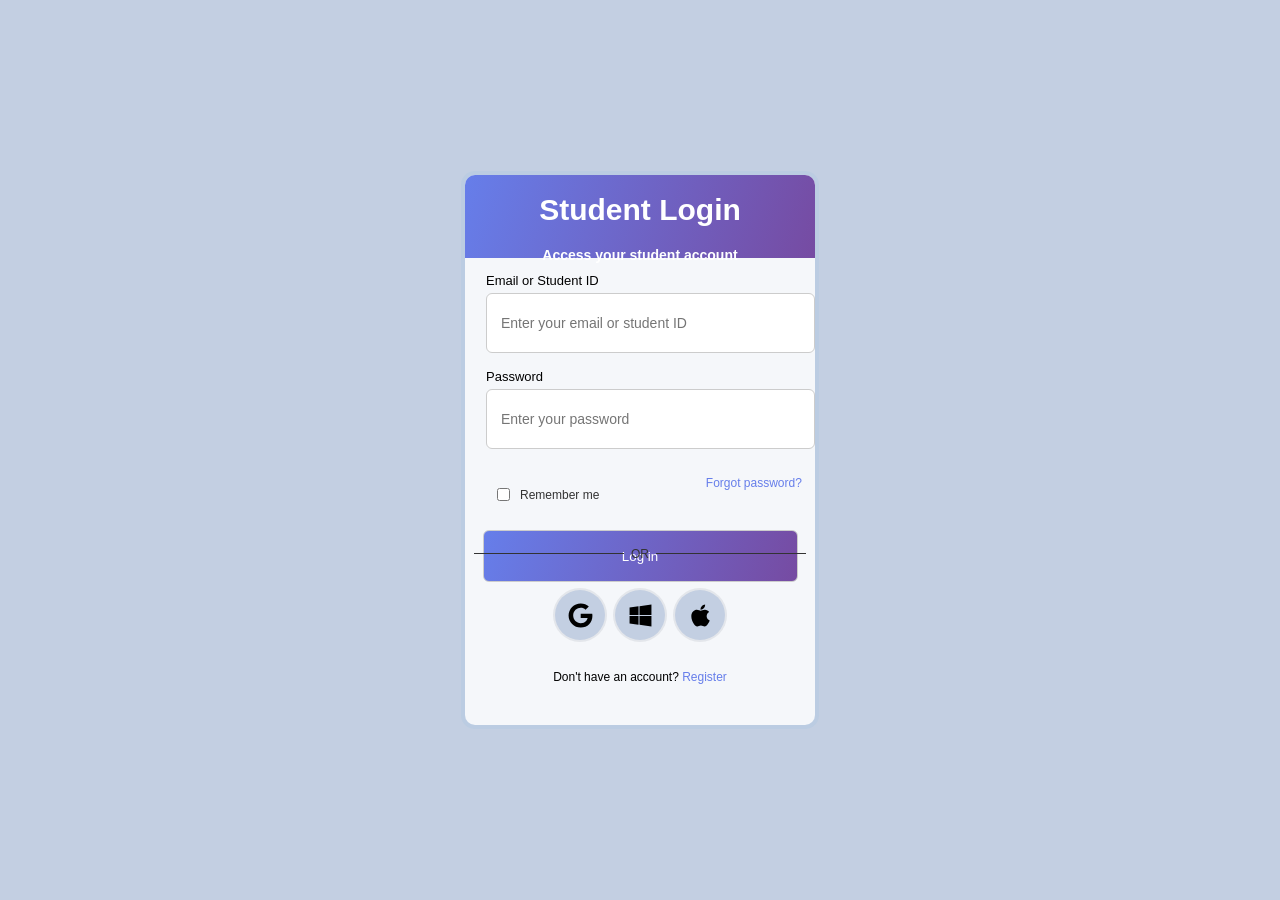
==== commit f52091f0: "prerelease design ver" ====
--- a/index.html
+++ b/index.html
@@ -16,13 +16,12 @@
 
 <body>
     <div class="div_login">
+        <section type="title" class="login_top_sec">
+            <h1>Student Login</h1>
+            <h2>Access your student account</h2>
+        </section>
         <form action="/api/register" method="post">
-            <section type="title" class="login_top_sec">
-                <fieldset type="center_content">
-                    <h1>Student Login</h1>
-                    <h2>Access your student account</h2>
-                </fieldset>
-            </section>
+
             <section class="login_main_sec">
                 <fieldset>
                     <label for="email">Email or Student ID</label>
--- a/styles.css
+++ b/styles.css
@@ -6,7 +6,7 @@
     margin: 0;
     background-color: #c3cfe2;
 
-    font-family: Poppins, Arial, sans-serif
+    font-family: Poppins, Arial, sans-serif;
 }
 div {
     display: flex;
@@ -34,7 +34,7 @@
     border-radius: 10px;
 
     display: grid;
-    grid-template-rows: 15% 85%;
+    grid-template-rows: 15% 80%;
 }
 
 
@@ -45,6 +45,7 @@
 
     display: grid;
     grid-template-rows: 15% 60% 10%;
+    
 }
 div[type="line"] {
     box-shadow: none;
@@ -56,24 +57,33 @@
 h1 {
     font-size: 30px;
     color: white;
-    margin-bottom: ;
+    margin-bottom: 8px;
 }
 
 h2 {
     font-size: 14px;
     color:white;
-    margin-bottom: ;
-}
+    margin-bottom:2px;
+}
+.h1_reg{
+
+}
+
+.h2_reg{
+
+}
+
 a:not([class]) {
     font: 15px;
     color: #667eea;
 }
 
 p {
-    font-size: 13px;
+    font-size: 12px;
 }
 
 a {
+    font-size: 12px;
     text-decoration:none;
     color: #667eea;
 }
@@ -105,7 +115,7 @@
 input[type="text"],
 input[type="email"],
 input[type="password"] {
-    height: 42px;
+    height: 38px;
     width: 90%;
     padding: 10px 14px;
     border: 1px solid #ccc;
@@ -117,6 +127,7 @@
 
 button[type="submit"] {
     width: 90%;
+    height: 52px;
     padding: 10px 14px;
     border: 1px solid #ccc;
     border-radius: 6px;
@@ -140,7 +151,7 @@
     border-radius: 6px;
     background: #f5f7fa;
     color: #333;
-    height: 42px;
+    height: 38px;
 
 }
 
@@ -151,7 +162,36 @@
     align-items: center;
 }
 
-section[type="title"]{
+
+label {
+    margin-top: 5px;
+    margin-bottom: 5px;
+    font-size: 13px;
+}
+svg {
+    max-width: 100%;
+}
+.icon_span { 
+    column-gap: 10px;
+}
+
+fieldset {
+    border: none;
+    padding: 0;
+    margin: 0;
+    display: flex;
+    flex-direction: column;
+    width: 95%;
+    margin-top: 3%;
+    margin-left: 7%;
+}
+fieldset[type="center_content"] {
+    justify-content: center;
+    align-items: center;
+    margin-left: 0;
+}
+
+.reg_top_sec {
     gap: 0px ;
     margin-top: 0px;
     justify-content: center;
@@ -159,54 +199,29 @@
     background:linear-gradient(0.3turn, #667eea, #764ba2);
     font-size: 0.8em;
     color: #fff;
+    height: 100%;
 
     border-top-left-radius: 10px;
     border-top-right-radius: 10px;
-
-}
-
-label {
-    margin-top: 5px;
-    margin-bottom: 5px;
-    font-size: 13px;
-}
-svg {
-    max-width: 100%;
-}
-.icon_span { 
-    column-gap: 10px;
-}
-
-fieldset {
-    border: none;
-    padding: 0;
-    margin: 0;
-    display: flex;
-    flex-direction: column;
-    width: 95%;
-    margin-top: 3%;
-    margin-left: 7%;
-}
-fieldset[type="center_content"] {
-    justify-content: center;
-    align-items: center;
-}
-
-.reg_top_sec {
-    grid-row:1;
-    display: flex;
-    justify-content: center;
-    align-items: center;
+    grid-row: 1;
 }
 .reg_main_sec {
     grid-row:2 ;
 }
 
 .login_top_sec {
+    display: flex;
+    justify-content: center;
+    align-items: center;
+    gap: 0px ;
+    margin-top: 0px;
+    background:linear-gradient(0.3turn, #667eea, #764ba2);
+    font-size: 0.8em;
+    color: #fff;
+
+    border-top-left-radius: 10px;
+    border-top-right-radius: 10px;
     grid-row: 1;
-    display: flex;
-    justify-content: center;
-    align-items: center;
 }
 
 .login_main_sec {
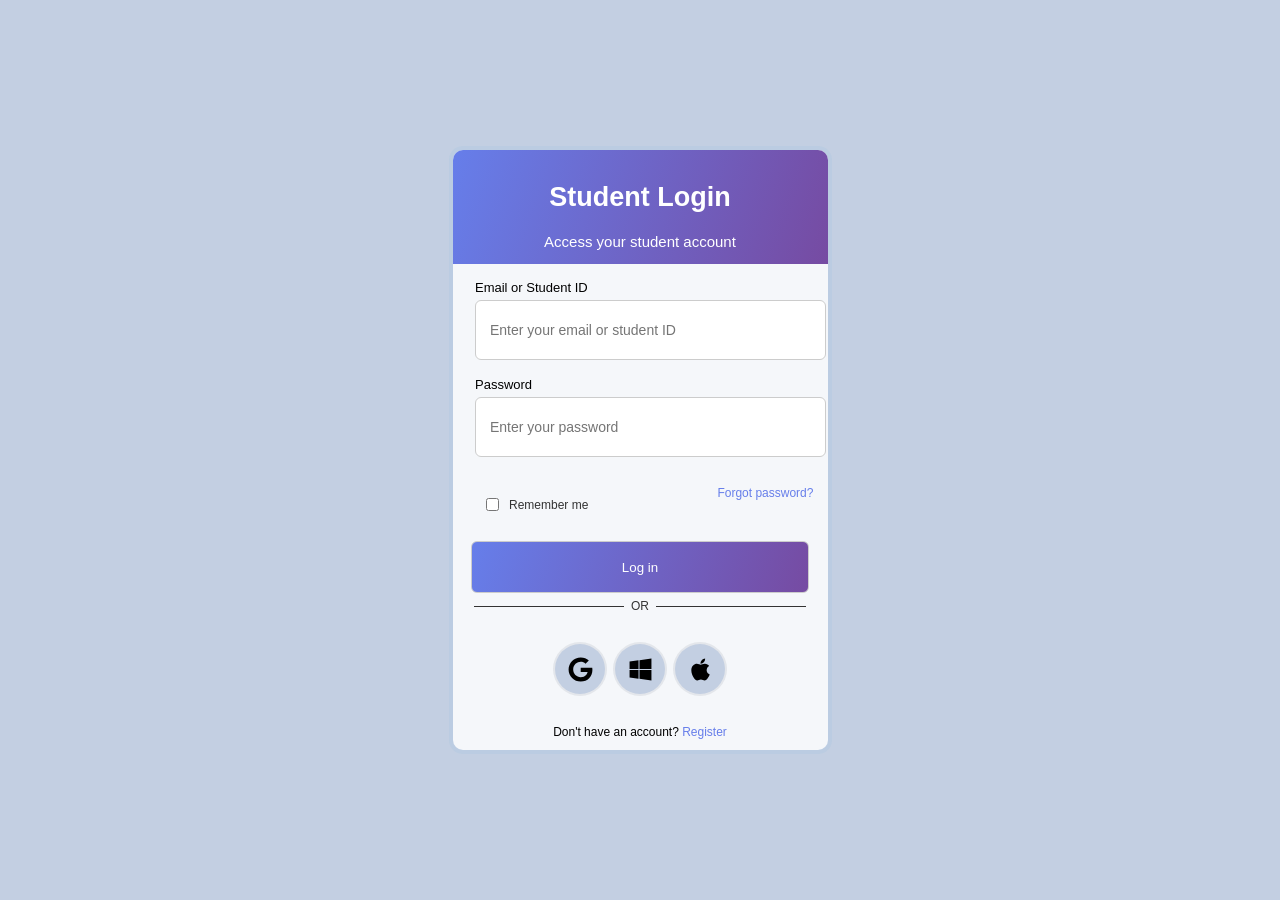
==== commit 79edb6c4: "final ver" ====
--- a/index.html
+++ b/index.html
@@ -25,17 +25,17 @@
             <section class="login_main_sec">
                 <fieldset>
                     <label for="email">Email or Student ID</label>
-                    <input type="text" id="email" name="email" placeholder="Enter your email or student ID">
+                    <input type="text" id="email" name="email" placeholder="Enter your email or student ID" required>
                 </fieldset>
                 <fieldset>
                     <label for="password">Password</label>
-                    <input type="password" id="password" name="password" placeholder="Enter your password">
+                    <input type="password" id="password" name="password" placeholder="Enter your password" required>
                 </fieldset>
                 <fieldset>
                     <span>
                         <span type="for_checkbox">
                             <label for="checkbox"></label>
-                            <input type="checkbox" id="checkbox" name="checkbox">
+                            <input type="checkbox" id="checkbox" name="checkbox" required>
                             <p>Remember me</p>
                         </span>
                         <a href="">Forgot password?</a>
--- a/styles.css
+++ b/styles.css
@@ -29,22 +29,22 @@
 }
 
 .div_register {
-    width: 350px;
-    height: 700px;
+    width: 375px;
+    height: 725px;
     border-radius: 10px;
 
     display: grid;
-    grid-template-rows: 15% 80%;
+    grid-template-rows: 16% 80%;
 }
 
 
 .div_login {
-    width: 350px;
-    height: 550px;
+    width: 375px;
+    height: 600px;
     border-radius: 10px;
 
     display: grid;
-    grid-template-rows: 15% 60% 10%;
+    grid-template-rows: 19% 60% 15%;
     
 }
 div[type="line"] {
@@ -55,22 +55,17 @@
 }
 
 h1 {
-    font-size: 30px;
+    font-size: 27px;
     color: white;
     margin-bottom: 8px;
+    font-weight: 600;
 }
 
 h2 {
-    font-size: 14px;
+    font-size: 15px;
     color:white;
-    margin-bottom:2px;
-}
-.h1_reg{
-
-}
-
-.h2_reg{
-
+    margin-bottom:4px;
+    font-weight: 200;
 }
 
 a:not([class]) {
@@ -142,6 +137,7 @@
 
 button:hover {
     box-shadow: 0 0 0 3px rgba(52, 152, 219, 0.2);
+    transform: translate(0px, -3px);
 }
 
 select {
@@ -149,9 +145,9 @@
     padding: 10px 14px;
     border: 1px solid #ccc;
     border-radius: 6px;
-    background: #f5f7fa;
+    background: #E2E2E2;
     color: #333;
-    height: 38px;
+    height: 42px;
 
 }
 
